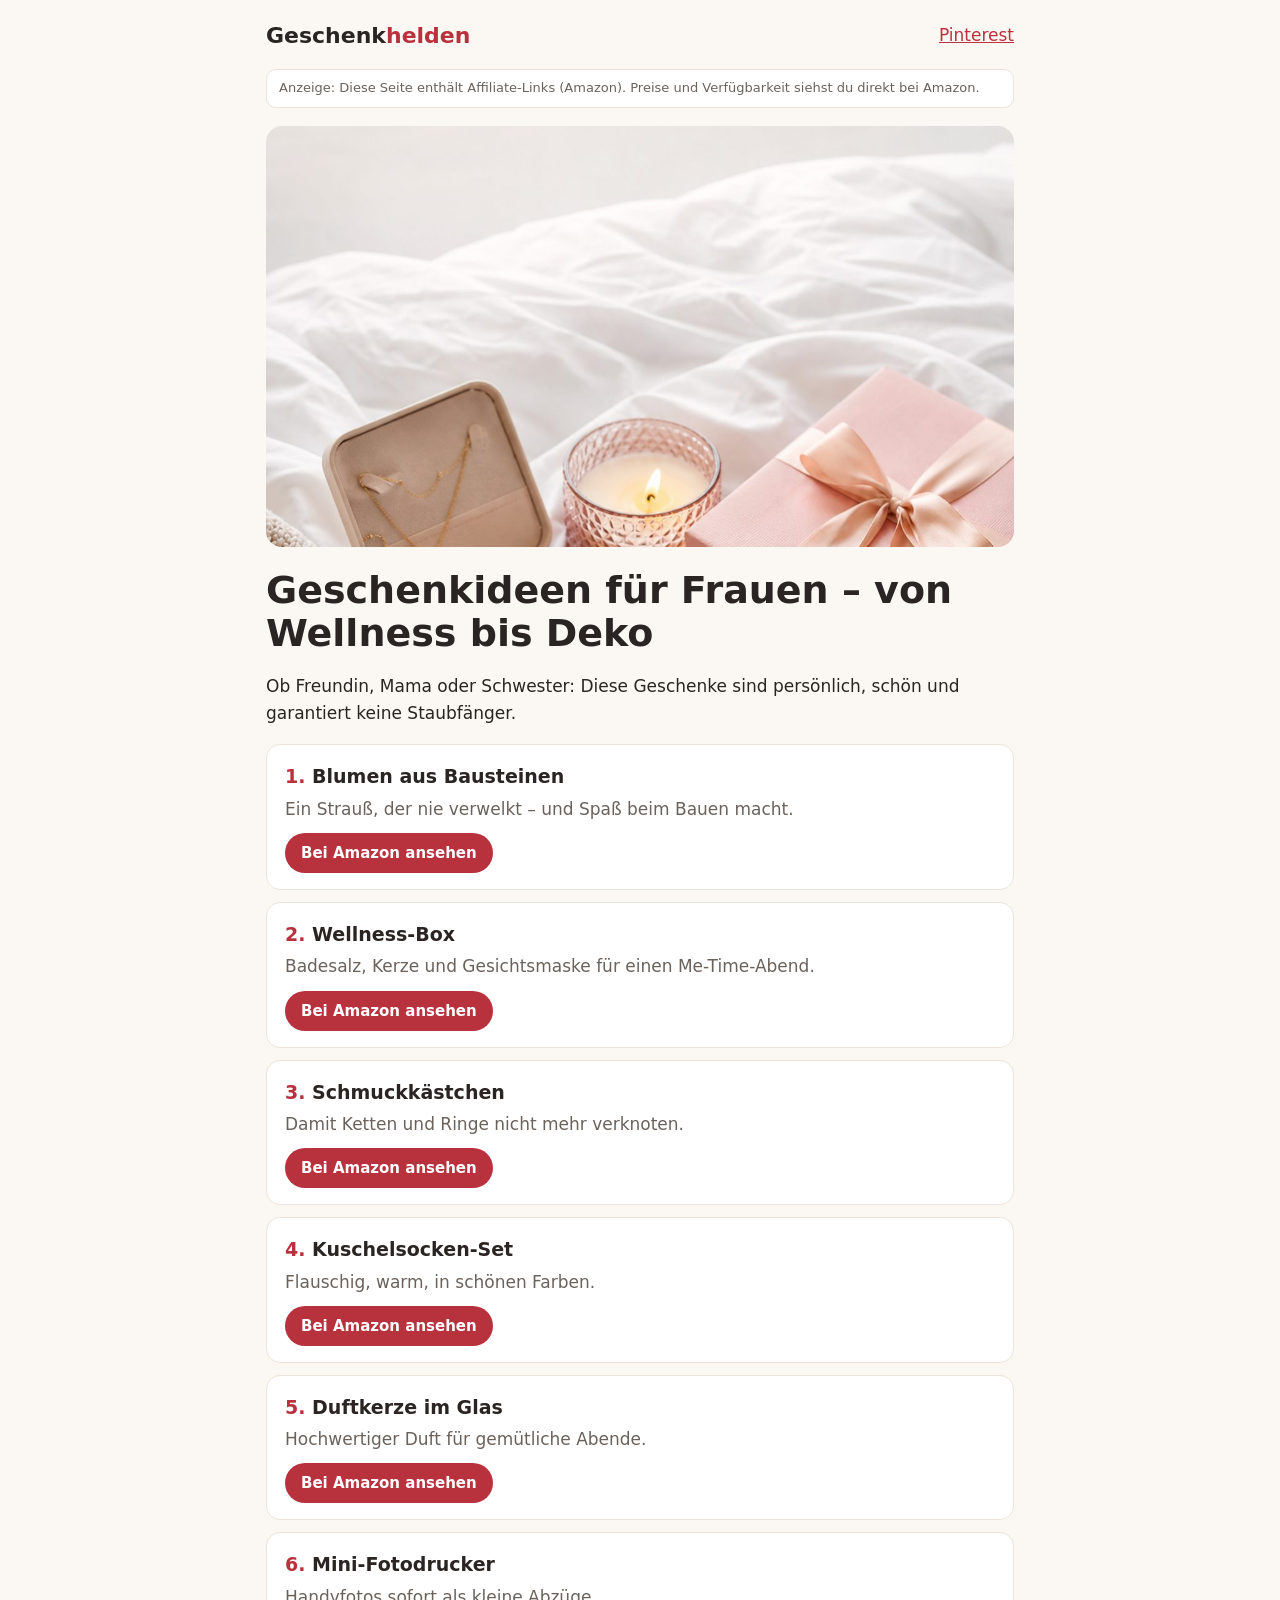
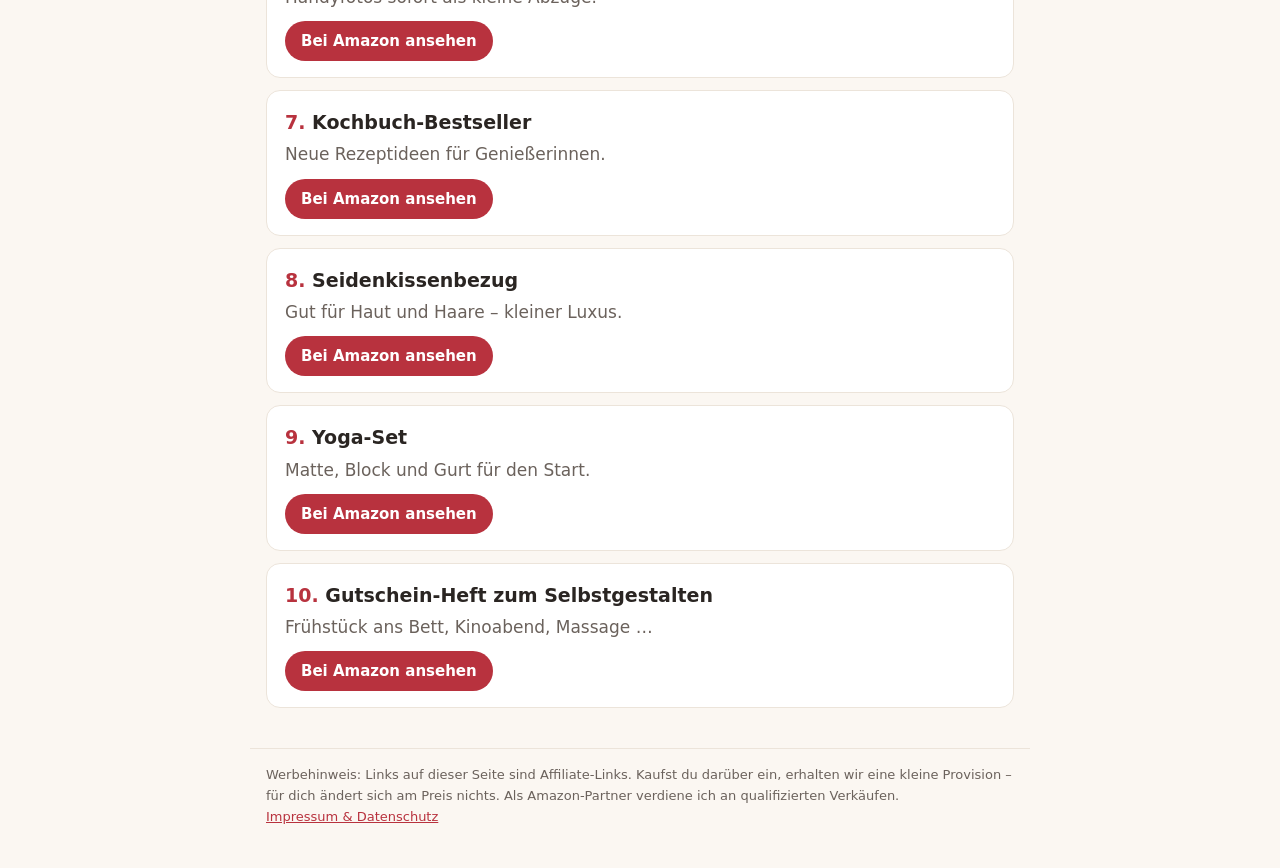
==== geschenke-fuer-frauen.html @ e0ee66ea "Website: 11 Geschenke-Ratgeber, Startseite, Impressum" ====
<!doctype html><html lang="de"><head><meta charset="utf-8"><meta name="viewport" content="width=device-width,initial-scale=1"><title>Geschenkideen für Frauen – von Wellness bis Deko | Geschenkhelden</title><meta name="description" content="Ob Freundin, Mama oder Schwester: Diese Geschenke sind persönlich, schön und garantiert keine Staubfänger."><link rel="stylesheet" href="style.css"></head><body><header><a class="logo" href="index.html">Geschenk<span>helden</span></a><a href="https://www.pinterest.de/geschenkhelden/">Pinterest</a></header><main><p class="hint">Anzeige: Diese Seite enthält Affiliate-Links (Amazon). Preise und Verfügbarkeit siehst du direkt bei Amazon.</p><img class="hero" src="img/geschenke-fuer-frauen.jpg" alt=""><h1>Geschenkideen für Frauen – von Wellness bis Deko</h1><p>Ob Freundin, Mama oder Schwester: Diese Geschenke sind persönlich, schön und garantiert keine Staubfänger.</p><ol class="ideen"><li><h2>Blumen aus Bausteinen</h2><p>Ein Strauß, der nie verwelkt – und Spaß beim Bauen macht.</p><a class="btn" href="https://www.amazon.de/s?k=lego+botanicals&tag=geschenkhelde-21" rel="sponsored nofollow noopener" target="_blank">Bei Amazon ansehen</a></li><li><h2>Wellness-Box</h2><p>Badesalz, Kerze und Gesichtsmaske für einen Me-Time-Abend.</p><a class="btn" href="https://www.amazon.de/s?k=wellness+geschenkbox+frauen&tag=geschenkhelde-21" rel="sponsored nofollow noopener" target="_blank">Bei Amazon ansehen</a></li><li><h2>Schmuckkästchen</h2><p>Damit Ketten und Ringe nicht mehr verknoten.</p><a class="btn" href="https://www.amazon.de/s?k=schmuckk%C3%A4stchen&tag=geschenkhelde-21" rel="sponsored nofollow noopener" target="_blank">Bei Amazon ansehen</a></li><li><h2>Kuschelsocken-Set</h2><p>Flauschig, warm, in schönen Farben.</p><a class="btn" href="https://www.amazon.de/s?k=kuschelsocken+damen+set&tag=geschenkhelde-21" rel="sponsored nofollow noopener" target="_blank">Bei Amazon ansehen</a></li><li><h2>Duftkerze im Glas</h2><p>Hochwertiger Duft für gemütliche Abende.</p><a class="btn" href="https://www.amazon.de/s?k=duftkerze+glas&tag=geschenkhelde-21" rel="sponsored nofollow noopener" target="_blank">Bei Amazon ansehen</a></li><li><h2>Mini-Fotodrucker</h2><p>Handyfotos sofort als kleine Abzüge.</p><a class="btn" href="https://www.amazon.de/s?k=mini+fotodrucker+smartphone&tag=geschenkhelde-21" rel="sponsored nofollow noopener" target="_blank">Bei Amazon ansehen</a></li><li><h2>Kochbuch-Bestseller</h2><p>Neue Rezeptideen für Genießerinnen.</p><a class="btn" href="https://www.amazon.de/s?k=kochbuch+bestseller&tag=geschenkhelde-21" rel="sponsored nofollow noopener" target="_blank">Bei Amazon ansehen</a></li><li><h2>Seidenkissenbezug</h2><p>Gut für Haut und Haare – kleiner Luxus.</p><a class="btn" href="https://www.amazon.de/s?k=seidenkissenbezug&tag=geschenkhelde-21" rel="sponsored nofollow noopener" target="_blank">Bei Amazon ansehen</a></li><li><h2>Yoga-Set</h2><p>Matte, Block und Gurt für den Start.</p><a class="btn" href="https://www.amazon.de/s?k=yoga+set&tag=geschenkhelde-21" rel="sponsored nofollow noopener" target="_blank">Bei Amazon ansehen</a></li><li><h2>Gutschein-Heft zum Selbstgestalten</h2><p>Frühstück ans Bett, Kinoabend, Massage …</p><a class="btn" href="https://www.amazon.de/s?k=gutscheinheft&tag=geschenkhelde-21" rel="sponsored nofollow noopener" target="_blank">Bei Amazon ansehen</a></li></ol></main><footer>Werbehinweis: Links auf dieser Seite sind Affiliate-Links. Kaufst du darüber ein, erhalten wir eine kleine Provision – für dich ändert sich am Preis nichts. Als Amazon-Partner verdiene ich an qualifizierten Verkäufen.<br><a href="impressum.html">Impressum &amp; Datenschutz</a></footer></body></html>
---- style.css ----
:root{--bg:#fbf7f2;--fg:#2a2522;--muted:#6b625c;--card:#fff;--accent:#b8323e;--line:#ece4da}
@media (prefers-color-scheme:dark){:root{--bg:#1c1917;--fg:#f3eee9;--muted:#b8aea5;--card:#26211e;--accent:#ef6b75;--line:#3a332e}}
*{box-sizing:border-box}body{margin:0;background:var(--bg);color:var(--fg);font:17px/1.6 system-ui,-apple-system,Segoe UI,sans-serif}
a{color:var(--accent)}header,main,footer{max-width:780px;margin:0 auto;padding:0 16px}
header{display:flex;justify-content:space-between;align-items:center;padding-top:18px;padding-bottom:6px}
.logo{font-weight:800;font-size:22px;text-decoration:none;color:var(--fg)}.logo span{color:var(--accent)}
.hint{font-size:13px;color:var(--muted);background:var(--card);border:1px solid var(--line);border-radius:10px;padding:8px 12px;margin:10px 0 18px}
.hero{width:100%;aspect-ratio:16/9;object-fit:cover;border-radius:16px;display:block}
h1{font-size:clamp(26px,5vw,38px);line-height:1.15;margin:22px 0 10px}
ol.ideen{list-style:none;padding:0;counter-reset:n}
ol.ideen li{counter-increment:n;background:var(--card);border:1px solid var(--line);border-radius:14px;padding:16px 18px;margin:12px 0}
ol.ideen h2{font-size:19px;margin:0 0 4px}ol.ideen h2::before{content:counter(n) ". ";color:var(--accent)}
ol.ideen p{margin:0 0 10px;color:var(--muted)}
.btn{display:inline-block;background:var(--accent);color:#fff;text-decoration:none;border-radius:999px;padding:8px 16px;font-weight:600;font-size:15px}
.grid{display:grid;grid-template-columns:repeat(auto-fill,minmax(220px,1fr));gap:14px;margin:18px 0 30px}
.tile{background:var(--card);border:1px solid var(--line);border-radius:14px;overflow:hidden;text-decoration:none;color:var(--fg)}
.tile img{width:100%;aspect-ratio:4/3;object-fit:cover;display:block}.tile div{padding:10px 14px;font-weight:700}
footer{font-size:13px;color:var(--muted);border-top:1px solid var(--line);margin-top:40px;padding-top:16px;padding-bottom:40px}
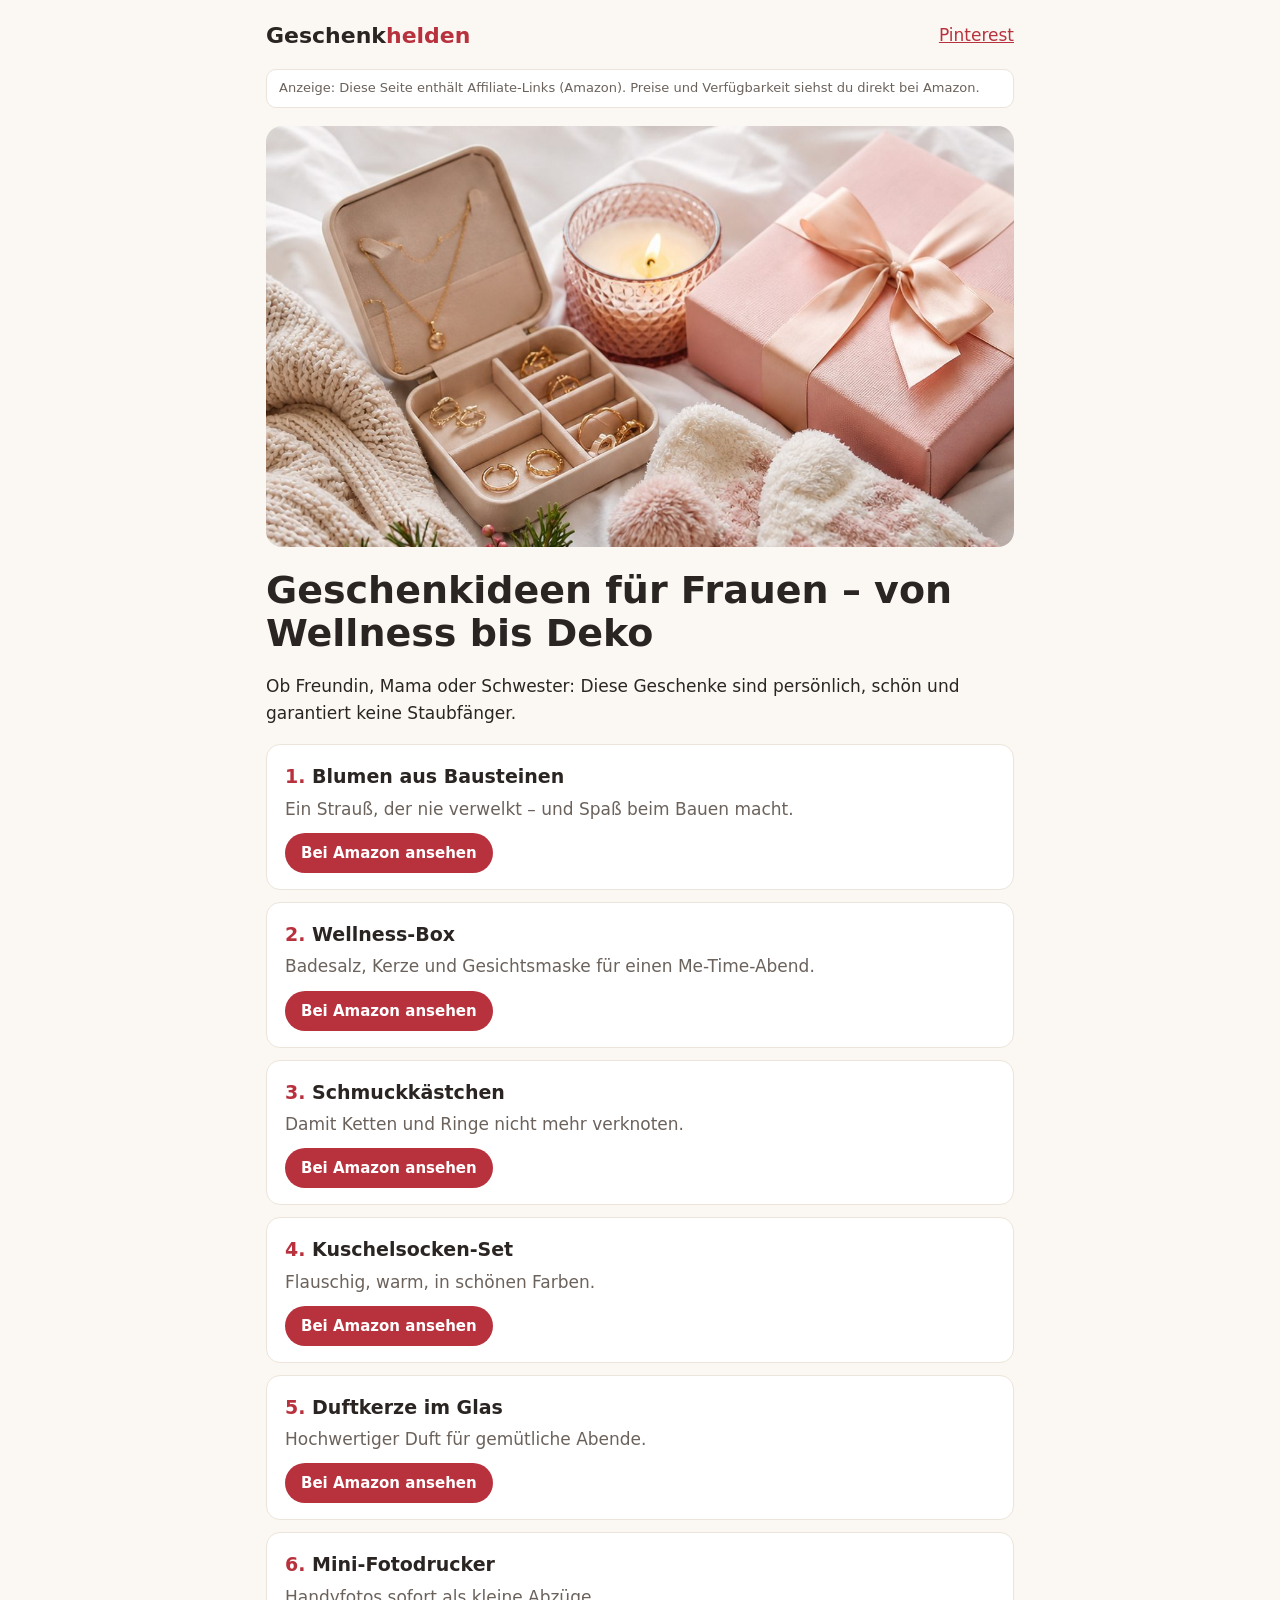
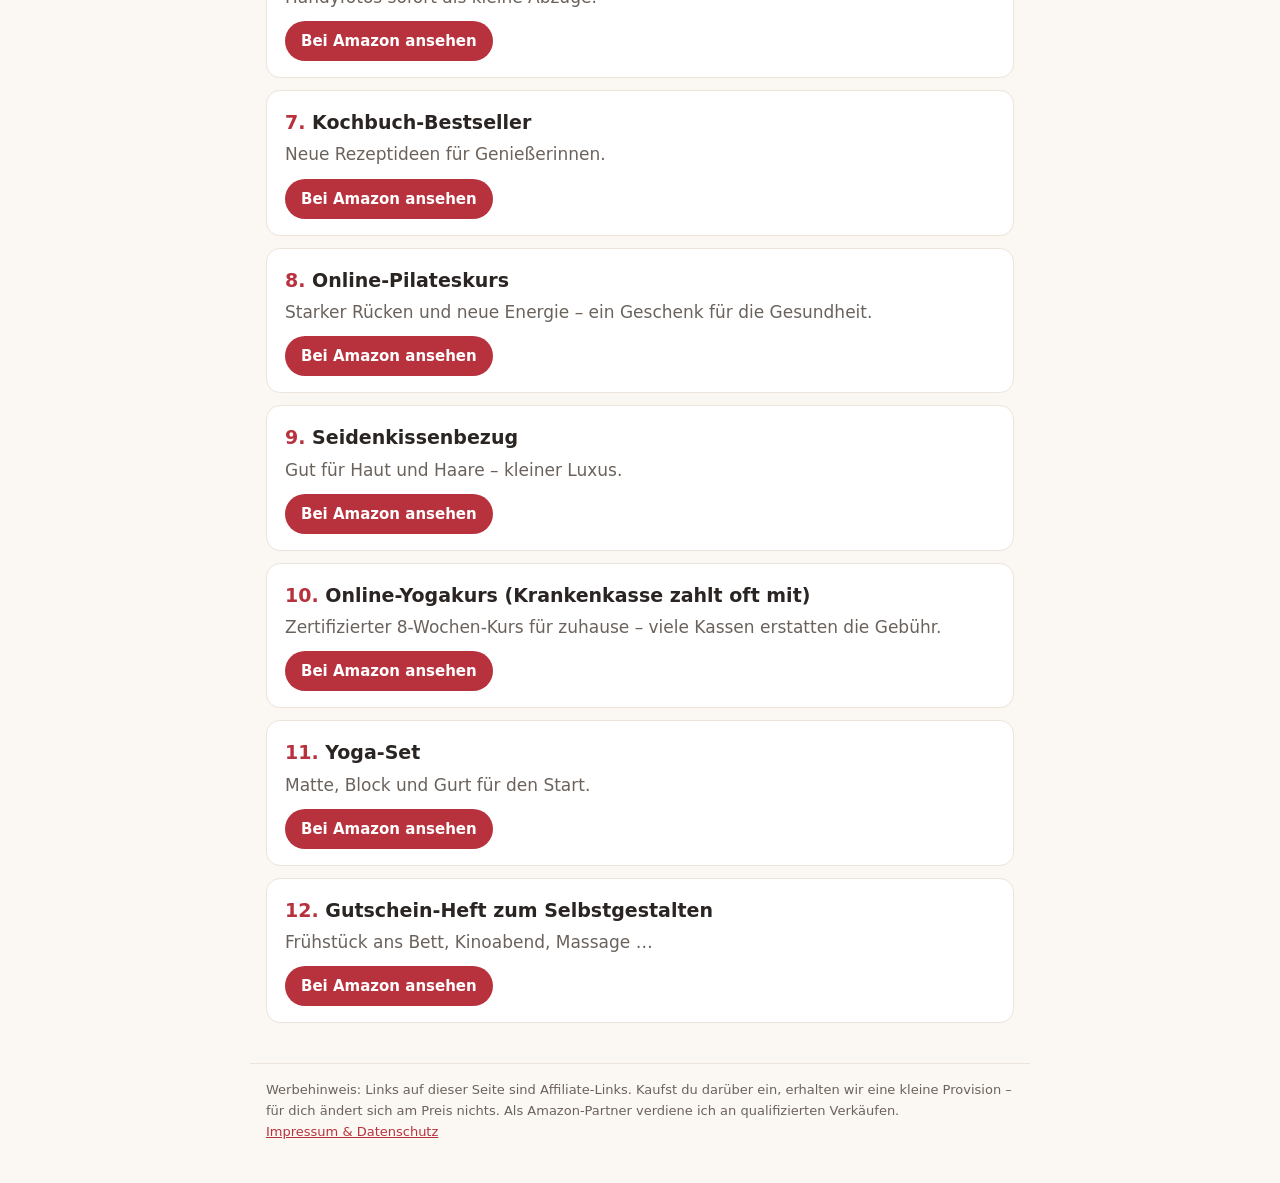
==== commit cf4673fa: "Digistore-Kurse in Ratgeber Frauen + Last Minute eingebaut" ====
--- a/geschenke-fuer-frauen.html
+++ b/geschenke-fuer-frauen.html
@@ -1 +1 @@
-<!doctype html><html lang="de"><head><meta charset="utf-8"><meta name="viewport" content="width=device-width,initial-scale=1"><title>Geschenkideen für Frauen – von Wellness bis Deko | Geschenkhelden</title><meta name="description" content="Ob Freundin, Mama oder Schwester: Diese Geschenke sind persönlich, schön und garantiert keine Staubfänger."><link rel="stylesheet" href="style.css"></head><body><header><a class="logo" href="index.html">Geschenk<span>helden</span></a><a href="https://www.pinterest.de/geschenkhelden/">Pinterest</a></header><main><p class="hint">Anzeige: Diese Seite enthält Affiliate-Links (Amazon). Preise und Verfügbarkeit siehst du direkt bei Amazon.</p><img class="hero" src="img/geschenke-fuer-frauen.jpg" alt=""><h1>Geschenkideen für Frauen – von Wellness bis Deko</h1><p>Ob Freundin, Mama oder Schwester: Diese Geschenke sind persönlich, schön und garantiert keine Staubfänger.</p><ol class="ideen"><li><h2>Blumen aus Bausteinen</h2><p>Ein Strauß, der nie verwelkt – und Spaß beim Bauen macht.</p><a class="btn" href="https://www.amazon.de/s?k=lego+botanicals&tag=geschenkhelde-21" rel="sponsored nofollow noopener" target="_blank">Bei Amazon ansehen</a></li><li><h2>Wellness-Box</h2><p>Badesalz, Kerze und Gesichtsmaske für einen Me-Time-Abend.</p><a class="btn" href="https://www.amazon.de/s?k=wellness+geschenkbox+frauen&tag=geschenkhelde-21" rel="sponsored nofollow noopener" target="_blank">Bei Amazon ansehen</a></li><li><h2>Schmuckkästchen</h2><p>Damit Ketten und Ringe nicht mehr verknoten.</p><a class="btn" href="https://www.amazon.de/s?k=schmuckk%C3%A4stchen&tag=geschenkhelde-21" rel="sponsored nofollow noopener" target="_blank">Bei Amazon ansehen</a></li><li><h2>Kuschelsocken-Set</h2><p>Flauschig, warm, in schönen Farben.</p><a class="btn" href="https://www.amazon.de/s?k=kuschelsocken+damen+set&tag=geschenkhelde-21" rel="sponsored nofollow noopener" target="_blank">Bei Amazon ansehen</a></li><li><h2>Duftkerze im Glas</h2><p>Hochwertiger Duft für gemütliche Abende.</p><a class="btn" href="https://www.amazon.de/s?k=duftkerze+glas&tag=geschenkhelde-21" rel="sponsored nofollow noopener" target="_blank">Bei Amazon ansehen</a></li><li><h2>Mini-Fotodrucker</h2><p>Handyfotos sofort als kleine Abzüge.</p><a class="btn" href="https://www.amazon.de/s?k=mini+fotodrucker+smartphone&tag=geschenkhelde-21" rel="sponsored nofollow noopener" target="_blank">Bei Amazon ansehen</a></li><li><h2>Kochbuch-Bestseller</h2><p>Neue Rezeptideen für Genießerinnen.</p><a class="btn" href="https://www.amazon.de/s?k=kochbuch+bestseller&tag=geschenkhelde-21" rel="sponsored nofollow noopener" target="_blank">Bei Amazon ansehen</a></li><li><h2>Seidenkissenbezug</h2><p>Gut für Haut und Haare – kleiner Luxus.</p><a class="btn" href="https://www.amazon.de/s?k=seidenkissenbezug&tag=geschenkhelde-21" rel="sponsored nofollow noopener" target="_blank">Bei Amazon ansehen</a></li><li><h2>Yoga-Set</h2><p>Matte, Block und Gurt für den Start.</p><a class="btn" href="https://www.amazon.de/s?k=yoga+set&tag=geschenkhelde-21" rel="sponsored nofollow noopener" target="_blank">Bei Amazon ansehen</a></li><li><h2>Gutschein-Heft zum Selbstgestalten</h2><p>Frühstück ans Bett, Kinoabend, Massage …</p><a class="btn" href="https://www.amazon.de/s?k=gutscheinheft&tag=geschenkhelde-21" rel="sponsored nofollow noopener" target="_blank">Bei Amazon ansehen</a></li></ol></main><footer>Werbehinweis: Links auf dieser Seite sind Affiliate-Links. Kaufst du darüber ein, erhalten wir eine kleine Provision – für dich ändert sich am Preis nichts. Als Amazon-Partner verdiene ich an qualifizierten Verkäufen.<br><a href="impressum.html">Impressum &amp; Datenschutz</a></footer></body></html>+<!doctype html><html lang="de"><head><meta charset="utf-8"><meta name="viewport" content="width=device-width,initial-scale=1"><title>Geschenkideen für Frauen – von Wellness bis Deko | Geschenkhelden</title><meta name="description" content="Ob Freundin, Mama oder Schwester: Diese Geschenke sind persönlich, schön und garantiert keine Staubfänger."><link rel="stylesheet" href="style.css"></head><body><header><a class="logo" href="index.html">Geschenk<span>helden</span></a><a href="https://www.pinterest.de/geschenkhelden/">Pinterest</a></header><main><p class="hint">Anzeige: Diese Seite enthält Affiliate-Links (Amazon). Preise und Verfügbarkeit siehst du direkt bei Amazon.</p><img class="hero" src="img/geschenke-fuer-frauen.jpg" alt=""><h1>Geschenkideen für Frauen – von Wellness bis Deko</h1><p>Ob Freundin, Mama oder Schwester: Diese Geschenke sind persönlich, schön und garantiert keine Staubfänger.</p><ol class="ideen"><li><h2>Blumen aus Bausteinen</h2><p>Ein Strauß, der nie verwelkt – und Spaß beim Bauen macht.</p><a class="btn" href="https://www.amazon.de/s?k=lego+botanicals&tag=geschenkhelde-21" rel="sponsored nofollow noopener" target="_blank">Bei Amazon ansehen</a></li><li><h2>Wellness-Box</h2><p>Badesalz, Kerze und Gesichtsmaske für einen Me-Time-Abend.</p><a class="btn" href="https://www.amazon.de/s?k=wellness+geschenkbox+frauen&tag=geschenkhelde-21" rel="sponsored nofollow noopener" target="_blank">Bei Amazon ansehen</a></li><li><h2>Schmuckkästchen</h2><p>Damit Ketten und Ringe nicht mehr verknoten.</p><a class="btn" href="https://www.amazon.de/s?k=schmuckk%C3%A4stchen&tag=geschenkhelde-21" rel="sponsored nofollow noopener" target="_blank">Bei Amazon ansehen</a></li><li><h2>Kuschelsocken-Set</h2><p>Flauschig, warm, in schönen Farben.</p><a class="btn" href="https://www.amazon.de/s?k=kuschelsocken+damen+set&tag=geschenkhelde-21" rel="sponsored nofollow noopener" target="_blank">Bei Amazon ansehen</a></li><li><h2>Duftkerze im Glas</h2><p>Hochwertiger Duft für gemütliche Abende.</p><a class="btn" href="https://www.amazon.de/s?k=duftkerze+glas&tag=geschenkhelde-21" rel="sponsored nofollow noopener" target="_blank">Bei Amazon ansehen</a></li><li><h2>Mini-Fotodrucker</h2><p>Handyfotos sofort als kleine Abzüge.</p><a class="btn" href="https://www.amazon.de/s?k=mini+fotodrucker+smartphone&tag=geschenkhelde-21" rel="sponsored nofollow noopener" target="_blank">Bei Amazon ansehen</a></li><li><h2>Kochbuch-Bestseller</h2><p>Neue Rezeptideen für Genießerinnen.</p><a class="btn" href="https://www.amazon.de/s?k=kochbuch+bestseller&tag=geschenkhelde-21" rel="sponsored nofollow noopener" target="_blank">Bei Amazon ansehen</a></li><li><h2>Online-Pilateskurs</h2><p>Starker Rücken und neue Energie – ein Geschenk für die Gesundheit.</p><a class="btn" href="https://www.digistore24.com/redir/372710/tranceheart7301/" rel="sponsored nofollow noopener" target="_blank">Bei Amazon ansehen</a></li><li><h2>Seidenkissenbezug</h2><p>Gut für Haut und Haare – kleiner Luxus.</p><a class="btn" href="https://www.amazon.de/s?k=seidenkissenbezug&tag=geschenkhelde-21" rel="sponsored nofollow noopener" target="_blank">Bei Amazon ansehen</a></li><li><h2>Online-Yogakurs (Krankenkasse zahlt oft mit)</h2><p>Zertifizierter 8-Wochen-Kurs für zuhause – viele Kassen erstatten die Gebühr.</p><a class="btn" href="https://www.digistore24.com/redir/273107/tranceheart7301/" rel="sponsored nofollow noopener" target="_blank">Bei Amazon ansehen</a></li><li><h2>Yoga-Set</h2><p>Matte, Block und Gurt für den Start.</p><a class="btn" href="https://www.amazon.de/s?k=yoga+set&tag=geschenkhelde-21" rel="sponsored nofollow noopener" target="_blank">Bei Amazon ansehen</a></li><li><h2>Gutschein-Heft zum Selbstgestalten</h2><p>Frühstück ans Bett, Kinoabend, Massage …</p><a class="btn" href="https://www.amazon.de/s?k=gutscheinheft&tag=geschenkhelde-21" rel="sponsored nofollow noopener" target="_blank">Bei Amazon ansehen</a></li></ol></main><footer>Werbehinweis: Links auf dieser Seite sind Affiliate-Links. Kaufst du darüber ein, erhalten wir eine kleine Provision – für dich ändert sich am Preis nichts. Als Amazon-Partner verdiene ich an qualifizierten Verkäufen.<br><a href="impressum.html">Impressum &amp; Datenschutz</a></footer></body></html>
